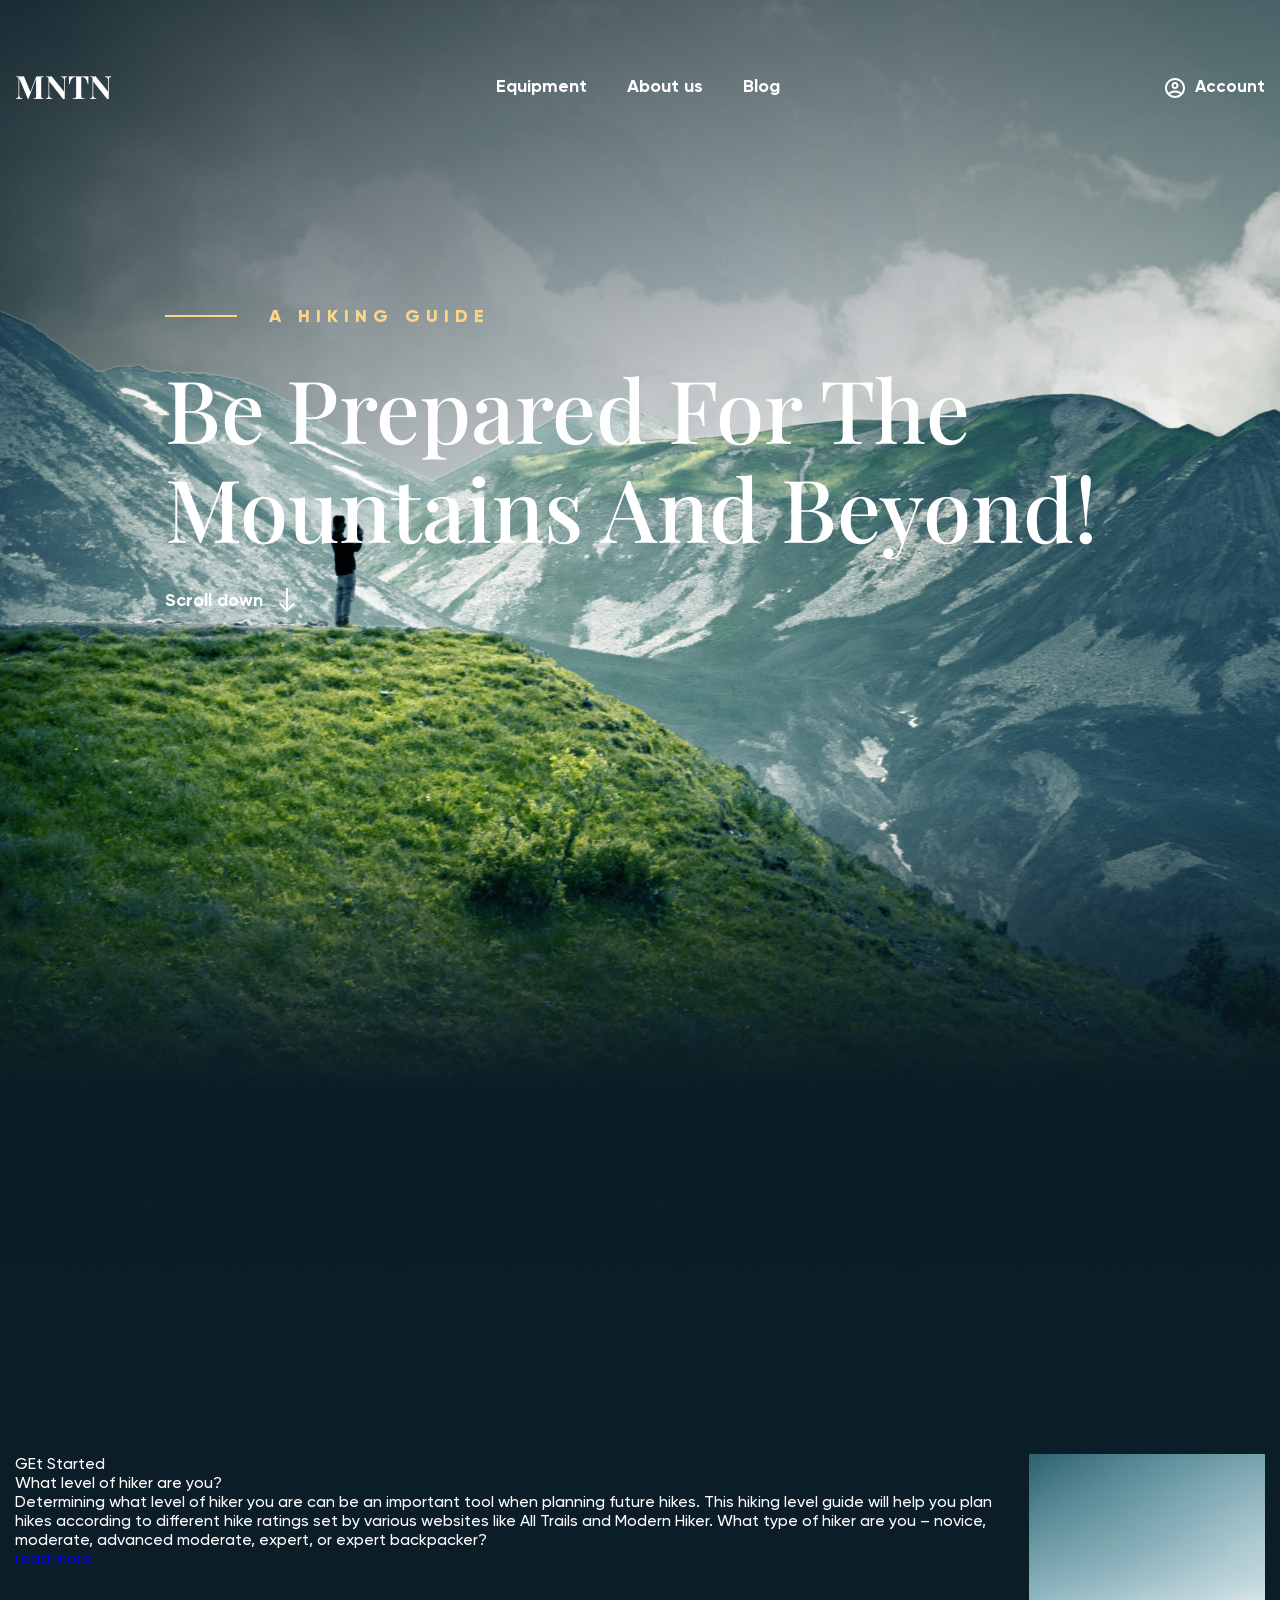
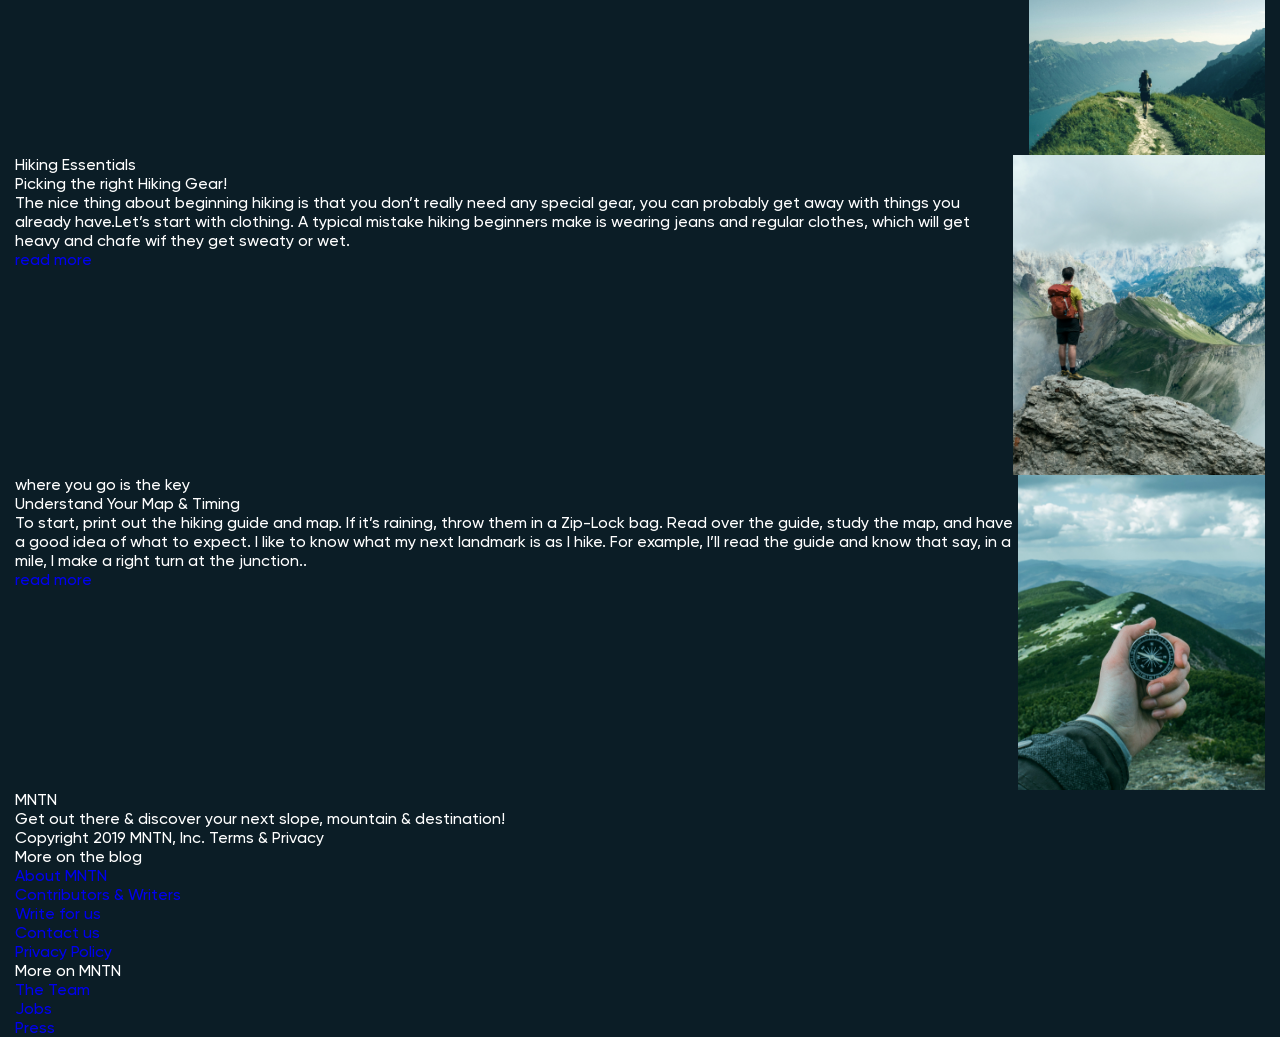
==== index.html @ 919475e3 "Last change" ====
<!DOCTYPE html>
<html lang="en">
<head>
    <meta charset="UTF-8">
    <meta http-equiv="X-UA-Compatible" content="IE=edge">
    <meta name="viewport" content="width=device-width, initial-scale=1.0">
    <link rel="stylesheet" href="css/anullation.css">
    <link rel="stylesheet" href="css/style.css">
    <link rel="stylesheet" href="./fonts/Gilroy/stylesheet.css">
    <link href="https://fonts.googleapis.com/css?family=Playfair+Display:500,600,700" rel="stylesheet" />
    <title>MNTN - Landing Page</title>
</head>
<body class="bg-image">
    <!-- WRAPPER -->
    <div class="wrapper">
        <!-- HEADER -->
        <header class="header">
            <div class="nav__wrapper">
                <div class="container-wide">
                    <div class="header__row">
                        <div class="header__logo">MNTN</div>
                        <div class="header__nav">
                            <ul class="header__list">
                                <li><a href="#!" class="header__link">Equipment</a></li>
                                <li><a href="#!" class="header__link">About us</a></li>
                                <li><a href="#!" class="header__link">Blog</a></li>
                            </ul>
                        </div>
                        <div class="header__login"><a href="#!">Account</a></div>
                    </div>
                </div>
            </div>
            <a href="#!"  class="hero">
                <div class="hero__cateogory">A Hiking guide</div>
                <h1 class="hero__title">Be prepared for the Mountains and beyond!</h1>
                <p class="hero__scroll">Scroll down</p>
            </a>
        </header>
        <!-- MAIN -->
        <main class="main">
            <div class="main__container">
                <article class="main__content">
                    <div class="content__text" data-number="01">
                        <div class="content__subtitle">
                            GEt Started
                        </div>
                        <div class="content__title">
                            What level of  hiker are you?
                        </div>
                        <div class="content__info">
                            <p>Determining what level of hiker you are can be an important tool when planning future hikes. This hiking level guide will help you plan hikes according to different hike ratings set by various websites like All Trails and Modern Hiker. What type of hiker are you – novice, moderate, advanced moderate, expert, or expert backpacker? </p>
                        </div>
                        <div class="content__link"><a href="#">read more<a ></div>
                    </div>
                    <div class="content__img"><img src="image/Picture/01.jpg" alt=""></div>
                </article>
                <article class="main__content">
                    <div class="content__text" data-number="02">
                        <div class="content__subtitle">
                            Hiking Essentials
                        </div>
                        <div class="content__title">
                            Picking the right Hiking Gear!
                        </div>
                        <div class="content__info">
                            <p>The nice thing about beginning hiking is that you don’t really need any special gear, you can probably get away with things you already have.Let’s start with clothing. A typical mistake hiking beginners make is wearing jeans and regular clothes, which will get heavy and chafe wif they get sweaty or wet.</p>
                        </div>
                        <div class="content__link"><a href="#">read more<a ></div>
                    </div>
                    <div class="content__img"><img src="image/Picture/02.jpg" alt=""></div>
                </article>
                <article class="main__content">
                    <div class="content__text" data-number="03">
                        <div class="content__subtitle">
                            where you go is the key
                        </div>
                        <div class="content__title">
                            Understand Your Map & Timing
                        </div>
                        <div class="content__info">
                            <p>To start, print out the hiking guide and map. If it’s raining, throw them in a Zip-Lock bag. Read over the guide, study the map, and have a good idea of what to expect. I like to know what my next landmark is as I hike. For example, I’ll read the guide and know that say, in a mile, I make a right turn at the junction..</p>
                        </div>
                        <div class="content__link"><a href="#">read more<a></div>
                    </div>
                    <div class="content__img"><img src="image/Picture/03.jpg" alt=""></div>
                </article>
            </div>
        </main>
        <!-- FOOTER -->
        <footer class="footer">
            <div class="footer__container main__container">
                <div class="footer__row">
                    <div class="footer_copyright">
                        <div class="footer__logo">MNTN</div>
                        <div class="footer_description">Get out there & discover your next slope, mountain & destination!                        
                        </div>
                        <div class="footer__copy">Copyright 2019 MNTN, Inc. Terms & Privacy</div>
                    </div>
                    <div class="footer-nav__wrapper">
                        <div class="footer__nav">
                            <h4 class="fnav__title">More on the blog</h4>
                            <ul class="footer__list">
                                <li class="footer__item"><a href="#">About MNTN</a></li>
                                <li class="footer__item"><a href="#">Contributors & Writers</a></li>
                                <li class="footer__item"><a href="#" >Write for us</a></li>
                                <li class="footer__item"><a href="#">Contact us</a></li>
                                <li class="footer__item"><a href="#">Privacy Policy</a></li>
                            </ul>
                        </div>
                        <div class="footer__nav">
                            <h4 class="fnav__title">More on MNTN</h4>
                            <ul class="footer__list">
                                <li class="footer__item"><a href="#" class="footer__item">The Team</a>
                                </li>
                                <li class="footer__item"><a href="#" class="footer__item">Jobs</a>
                                </li>
                                <li class="footer__item"><a href="#" class="footer__item">Press</a>
                                </li>
                            </ul>
                        </div>
                    </div>
                </div>
            </div>
        </footer>
    </div>
</body>
</html>
---- css/anullation.css ----
/* Reset and base styles  */
* {
	padding: 0px;
	margin: 0px;
	border: none;
}

*,
*::before,
*::after {
	box-sizing: border-box;
}

:focus,
:active {
	/*outline: none;*/
}

a:focus,
a:active {
	/* outline: none;*/
}

/* Links */

a, a:link, a:visited  {
    /* color: inherit; */
    text-decoration: none;
    /* display: inline-block; */
}

a:hover  {
    /* color: inherit; */
    text-decoration: none;
}

/* Common */

aside, nav, footer, header, section, main {
	display: block;
}

h1, h2, h3, h4, h5, h6, p {
    font-size: inherit;
	font-weight: inherit;
}

ul, ul li {
	list-style: none;
}

img {
	vertical-align: top;
}

img, svg {
	max-width: 100%;
	height: auto;
}

address {
  font-style: normal;
}

/* Form */

input, textarea, button, select {
	font-family: inherit;
    font-size: inherit;
    color: inherit;
    background-color: transparent;
}

input::-ms-clear {
	display: none;
}

button, input[type="submit"] {
    display: inline-block;
    box-shadow: none;
    background-color: transparent;
    background: none;
    cursor: pointer;
}

input:focus, input:active,
button:focus, button:active {
    outline: none;
}

button::-moz-focus-inner {
	padding: 0;
	border: 0;
}

label {
	cursor: pointer;
}

legend {
	display: block;
}


.wrapper {
	display: flex;
	flex-direction: column;
	min-height: 100%;
	overflow: hidden;
}

html,body{
	background: url(../image/BG/BackGround.jpg) no-repeat  #0B1D26;
	background-size: 100% auto;
	font-family:Gilroy;
	color: white;
}


.main {
	flex: 0 0 auto;
}
---- css/style.css ----
.container-wide {
  max-width: 1790px;
  padding: 0px 15px;
  margin: 0px auto;
}

.header {
  padding-top: 64px;
  padding-bottom: 843px;
}
.header .nav__wrapper {
  margin-bottom: 198px;
}
.header__row {
  display: -webkit-box;
  display: -ms-flexbox;
  display: flex;
  -webkit-box-pack: justify;
      -ms-flex-pack: justify;
          justify-content: space-between;
  -webkit-box-align: center;
      -ms-flex-align: center;
          align-items: center;
}
.header__logo {
  font-family: Playfair Display;
  font-weight: 700;
  font-size: 32px;
}
.header__nav ul {
  margin: 0;
  padding: 0;
  display: -webkit-box;
  display: -ms-flexbox;
  display: flex;
}
.header__nav li {
  -webkit-transition: 0.2s ease-in;
  transition: 0.2s ease-in;
}
.header__nav li:hover {
  color: #FBD784;
  position: relative;
  top: -1px;
}
.header__nav li:not(:last-child) {
  margin-right: 40px;
}
.header__nav a {
  color: inherit;
  font-weight: bold;
  font-size: 18px;
}
.header__login {
  padding-left: 32px;
  position: relative;
}
.header__login a {
  font-size: 17px;
  font-weight: 700;
  color: inherit;
  -webkit-transition: 0.2s ease-in;
  transition: 0.2s ease-in;
}
.header__login a:hover {
  color: #FBD784;
}
.header__login::before {
  content: "";
  display: block;
  position: absolute;
  left: 0;
  top: 0;
  background-image: url(/image/Icons/pplIcon.svg);
  z-index: 10;
  width: 24px;
  height: 24px;
}

.hero {
  display: block;
  max-width: 980px;
  padding: 0px 15px;
  margin: 0 auto;
  -webkit-transition: 0.33s cubic-bezier(1, 0.54, 0.57, 1.65);
  transition: 0.33s cubic-bezier(1, 0.54, 0.57, 1.65);
}
.hero:hover {
  -webkit-transform: translateY(-5%);
          transform: translateY(-5%);
}
.hero__cateogory {
  position: relative;
  font-weight: 800;
  font-size: 18px;
  line-height: 1.222;
  color: #FBD784;
  padding-left: 104px;
  text-transform: uppercase;
  letter-spacing: 6px;
  margin-bottom: 32px;
}
.hero__cateogory::before {
  content: "";
  position: absolute;
  left: 0;
  top: 50%;
  -webkit-transform: translateY(-50%);
          transform: translateY(-50%);
  width: 72px;
  height: 2px;
  background-color: #FBD784;
  display: block;
}
.hero__title {
  color: white;
  font-family: "Playfair Display";
  font-weight: 500;
  font-size: 87px;
  line-height: 114%;
  text-transform: capitalize;
  margin-bottom: 32px;
}
.hero__scroll {
  color: white;
  display: inline-block;
  position: relative;
  font-weight: 700;
  font-size: 18px;
  line-height: 1.222;
  padding-right: 32px;
}
.hero__scroll::after {
  content: "";
  display: block;
  position: absolute;
  right: 0;
  top: 50%;
  -webkit-transform: translateY(-50%);
          transform: translateY(-50%);
  background-image: url(/image/Icons/arrow.svg);
  z-index: 10;
  width: 16px;
  height: 24px;
}

.main__container {
  max-width: 1492px;
  padding: 0px 15px;
  margin: 0 auto;
}
.main__content {
  display: -webkit-box;
  display: -ms-flexbox;
  display: flex;
  -webkit-box-pack: justify;
      -ms-flex-pack: justify;
          justify-content: space-between;
}
---- fonts/Gilroy/stylesheet.css ----
@font-face {
    font-family: 'Gilroy';
    src: url('Gilroy-ExtraBold.eot');
    src: local('Gilroy ExtraBold'), local('Gilroy-ExtraBold'),
        url('Gilroy-ExtraBold.eot?#iefix') format('embedded-opentype'),
        url('Gilroy-ExtraBold.woff') format('woff'),
        url('Gilroy-ExtraBold.ttf') format('truetype');
    font-weight: 800;
    font-style: normal;
}
@font-face {
    font-family: 'Gilroy';
    src: url('Gilroy-Medium.eot');
    src: local('Gilroy Medium'), local('Gilroy-Medium'),
        url('Gilroy-Medium.eot?#iefix') format('embedded-opentype'),
        url('Gilroy-Medium.woff') format('woff'),
        url('Gilroy-Medium.ttf') format('truetype');
    font-weight: 500;
    font-style: normal;
}
@font-face {
    font-family: 'Gilroy';
    src: url('Gilroy-Bold.eot');
    src: local('Gilroy Bold'), local('Gilroy-Bold'),
        url('Gilroy-Bold.eot?#iefix') format('embedded-opentype'),
        url('Gilroy-Bold.woff') format('woff'),
        url('Gilroy-Bold.ttf') format('truetype');
    font-weight: bold;
    font-style: normal;
}
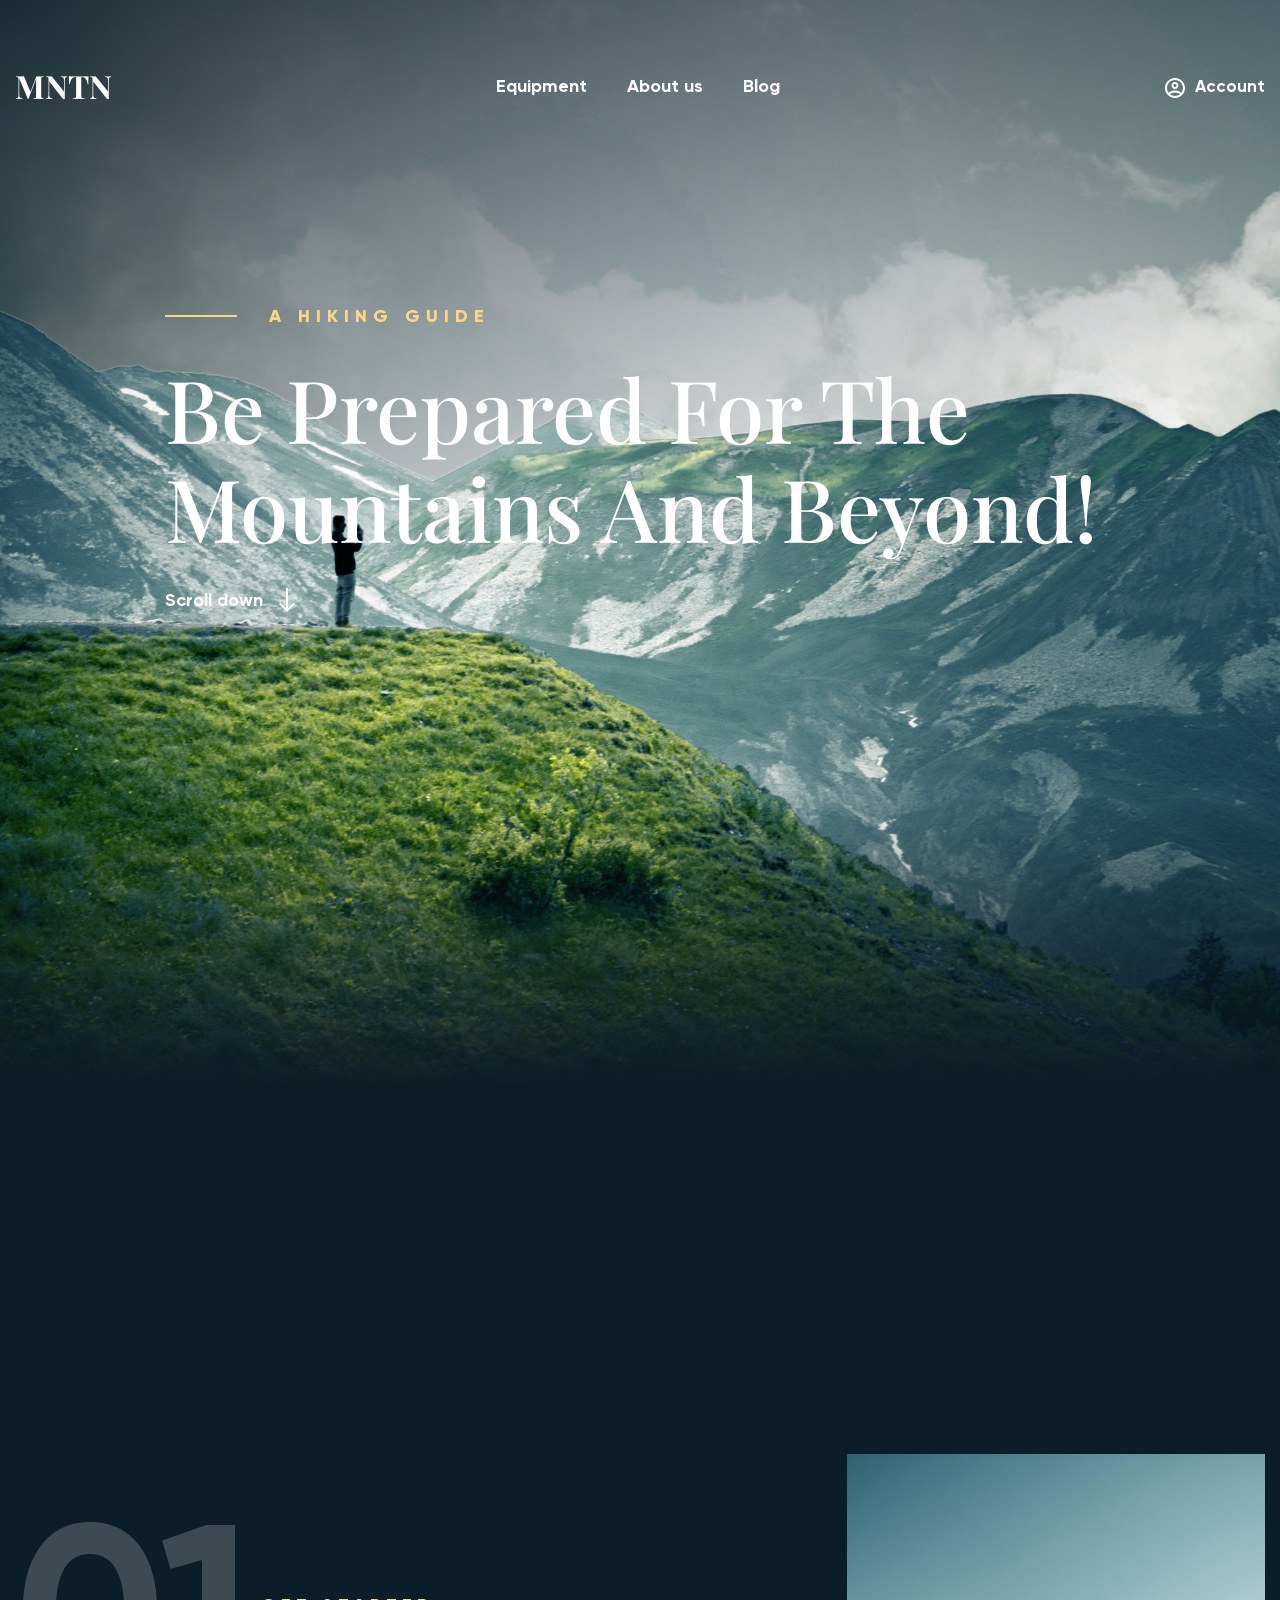
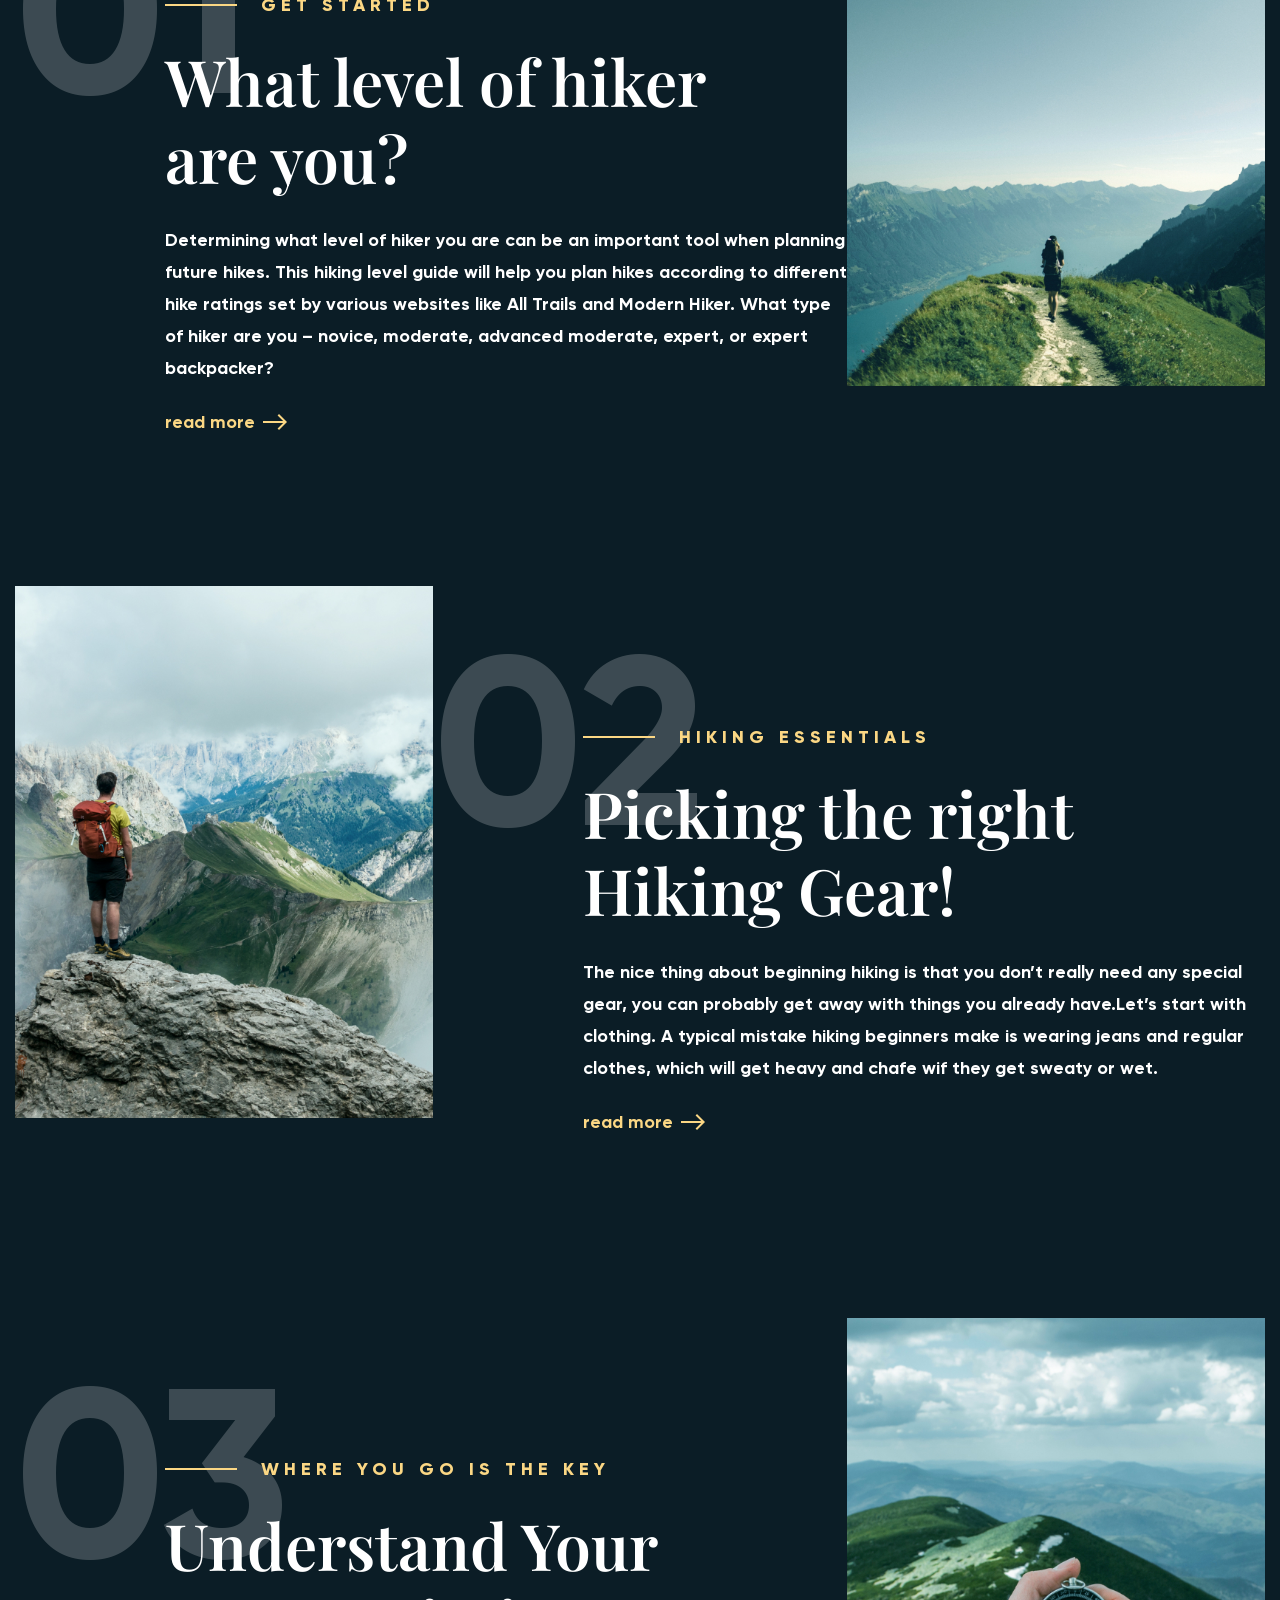
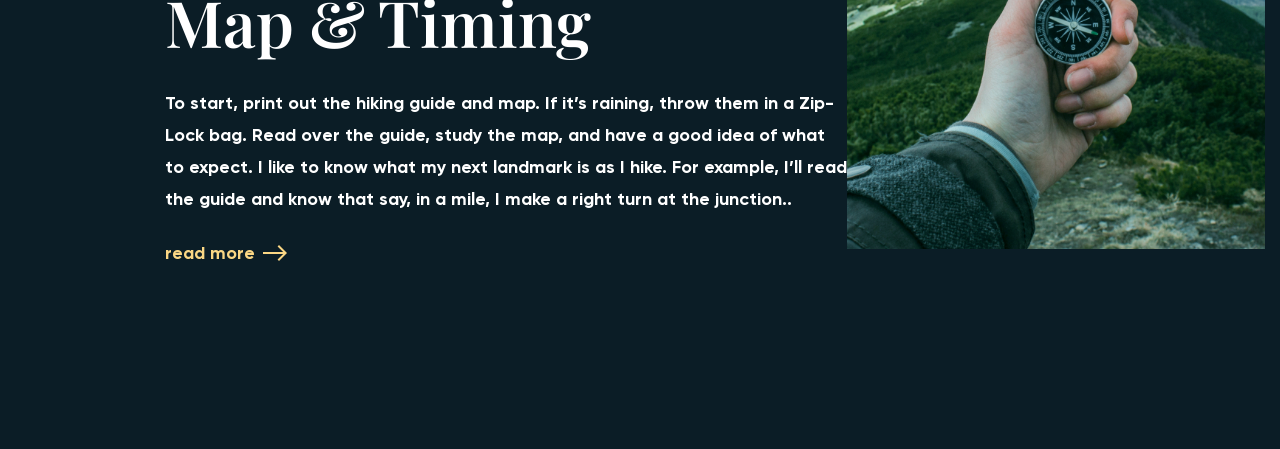
==== commit ce303d77: "Content" ====
--- a/index.html
+++ b/index.html
@@ -39,7 +39,7 @@
         <!-- MAIN -->
         <main class="main">
             <div class="main__container">
-                <article class="main__content">
+                <article class="main__content main__content_first">
                     <div class="content__text" data-number="01">
                         <div class="content__subtitle">
                             GEt Started
@@ -50,7 +50,7 @@
                         <div class="content__info">
                             <p>Determining what level of hiker you are can be an important tool when planning future hikes. This hiking level guide will help you plan hikes according to different hike ratings set by various websites like All Trails and Modern Hiker. What type of hiker are you – novice, moderate, advanced moderate, expert, or expert backpacker? </p>
                         </div>
-                        <div class="content__link"><a href="#">read more<a ></div>
+                        <div class="content__link"><a href="#">read more</a></div>
                     </div>
                     <div class="content__img"><img src="image/Picture/01.jpg" alt=""></div>
                 </article>
@@ -65,7 +65,7 @@
                         <div class="content__info">
                             <p>The nice thing about beginning hiking is that you don’t really need any special gear, you can probably get away with things you already have.Let’s start with clothing. A typical mistake hiking beginners make is wearing jeans and regular clothes, which will get heavy and chafe wif they get sweaty or wet.</p>
                         </div>
-                        <div class="content__link"><a href="#">read more<a ></div>
+                        <div class="content__link"><a href="#">read more</a></div>
                     </div>
                     <div class="content__img"><img src="image/Picture/02.jpg" alt=""></div>
                 </article>
@@ -80,14 +80,14 @@
                         <div class="content__info">
                             <p>To start, print out the hiking guide and map. If it’s raining, throw them in a Zip-Lock bag. Read over the guide, study the map, and have a good idea of what to expect. I like to know what my next landmark is as I hike. For example, I’ll read the guide and know that say, in a mile, I make a right turn at the junction..</p>
                         </div>
-                        <div class="content__link"><a href="#">read more<a></div>
+                        <div class="content__link"><a href="#">read more</a></div>
                     </div>
                     <div class="content__img"><img src="image/Picture/03.jpg" alt=""></div>
                 </article>
             </div>
         </main>
         <!-- FOOTER -->
-        <footer class="footer">
+        <!-- <footer class="footer">
             <div class="footer__container main__container">
                 <div class="footer__row">
                     <div class="footer_copyright">
@@ -121,7 +121,7 @@
                     </div>
                 </div>
             </div>
-        </footer>
+        </footer> -->
     </div>
 </body>
 </html>
--- a/css/style.css
+++ b/css/style.css
@@ -153,7 +153,113 @@
   display: -webkit-box;
   display: -ms-flexbox;
   display: flex;
+  -webkit-box-orient: horizontal;
+  -webkit-box-direction: normal;
+      -ms-flex-direction: row;
+          flex-direction: row;
   -webkit-box-pack: justify;
       -ms-flex-pack: justify;
           justify-content: space-between;
+}
+.main__content:nth-child(even) {
+  display: -webkit-box;
+  display: -ms-flexbox;
+  display: flex;
+  -webkit-box-orient: horizontal;
+  -webkit-box-direction: reverse;
+      -ms-flex-direction: row-reverse;
+          flex-direction: row-reverse;
+}
+
+.content__text {
+  position: relative;
+  padding-left: 150px;
+  margin-top: 140px;
+}
+.content__text::before {
+  content: attr(data-number);
+  display: block;
+  font-weight: 700;
+  width: 400px;
+  height: 400px;
+  position: absolute;
+  font-size: 240px;
+  line-height: 100%;
+  color: #FFFFFF;
+  opacity: 0.2;
+  top: -103px;
+  left: 0;
+}
+.content__subtitle {
+  position: relative;
+  padding-left: 96px;
+  font-family: "Gilroy";
+  font-style: normal;
+  font-weight: 800;
+  font-size: 18px;
+  line-height: 22/18;
+  /* identical to box height */
+  letter-spacing: 5px;
+  text-transform: uppercase;
+  margin-bottom: 27px;
+  color: #FBD784;
+}
+.content__subtitle::before {
+  content: "";
+  position: absolute;
+  left: 0;
+  top: 50%;
+  -webkit-transform: translateY(-50%);
+          transform: translateY(-50%);
+  width: 72px;
+  height: 2px;
+  background-color: #FBD784;
+  display: block;
+}
+.content__title {
+  max-width: 555px;
+  font-family: "Playfair Display";
+  font-style: normal;
+  font-weight: 600;
+  font-size: 64px;
+  line-height: 1.2;
+  color: #FFFFFF;
+  margin-bottom: 27px;
+}
+.content__info {
+  width: 682px;
+  font-family: "Gilroy";
+  font-style: normal;
+  font-weight: 700;
+  font-size: 18px;
+  line-height: 178%;
+  color: #FFFFFF;
+  margin-bottom: 27px;
+}
+.content__link {
+  position: relative;
+  display: inline-block;
+}
+.content__link a {
+  font-weight: 700;
+  font-size: 18px;
+  line-height: 1.222;
+  padding-right: 32px;
+  color: #FBD784;
+}
+.content__link::after {
+  content: "";
+  display: block;
+  position: absolute;
+  right: 0;
+  top: 50%;
+  -webkit-transform: translateY(-50%);
+          transform: translateY(-50%);
+  background-image: url(/image/Icons/arrow_Orizont.svg);
+  z-index: 10;
+  width: 24px;
+  height: 16px;
+}
+.content__img {
+  margin-bottom: 200px;
 }
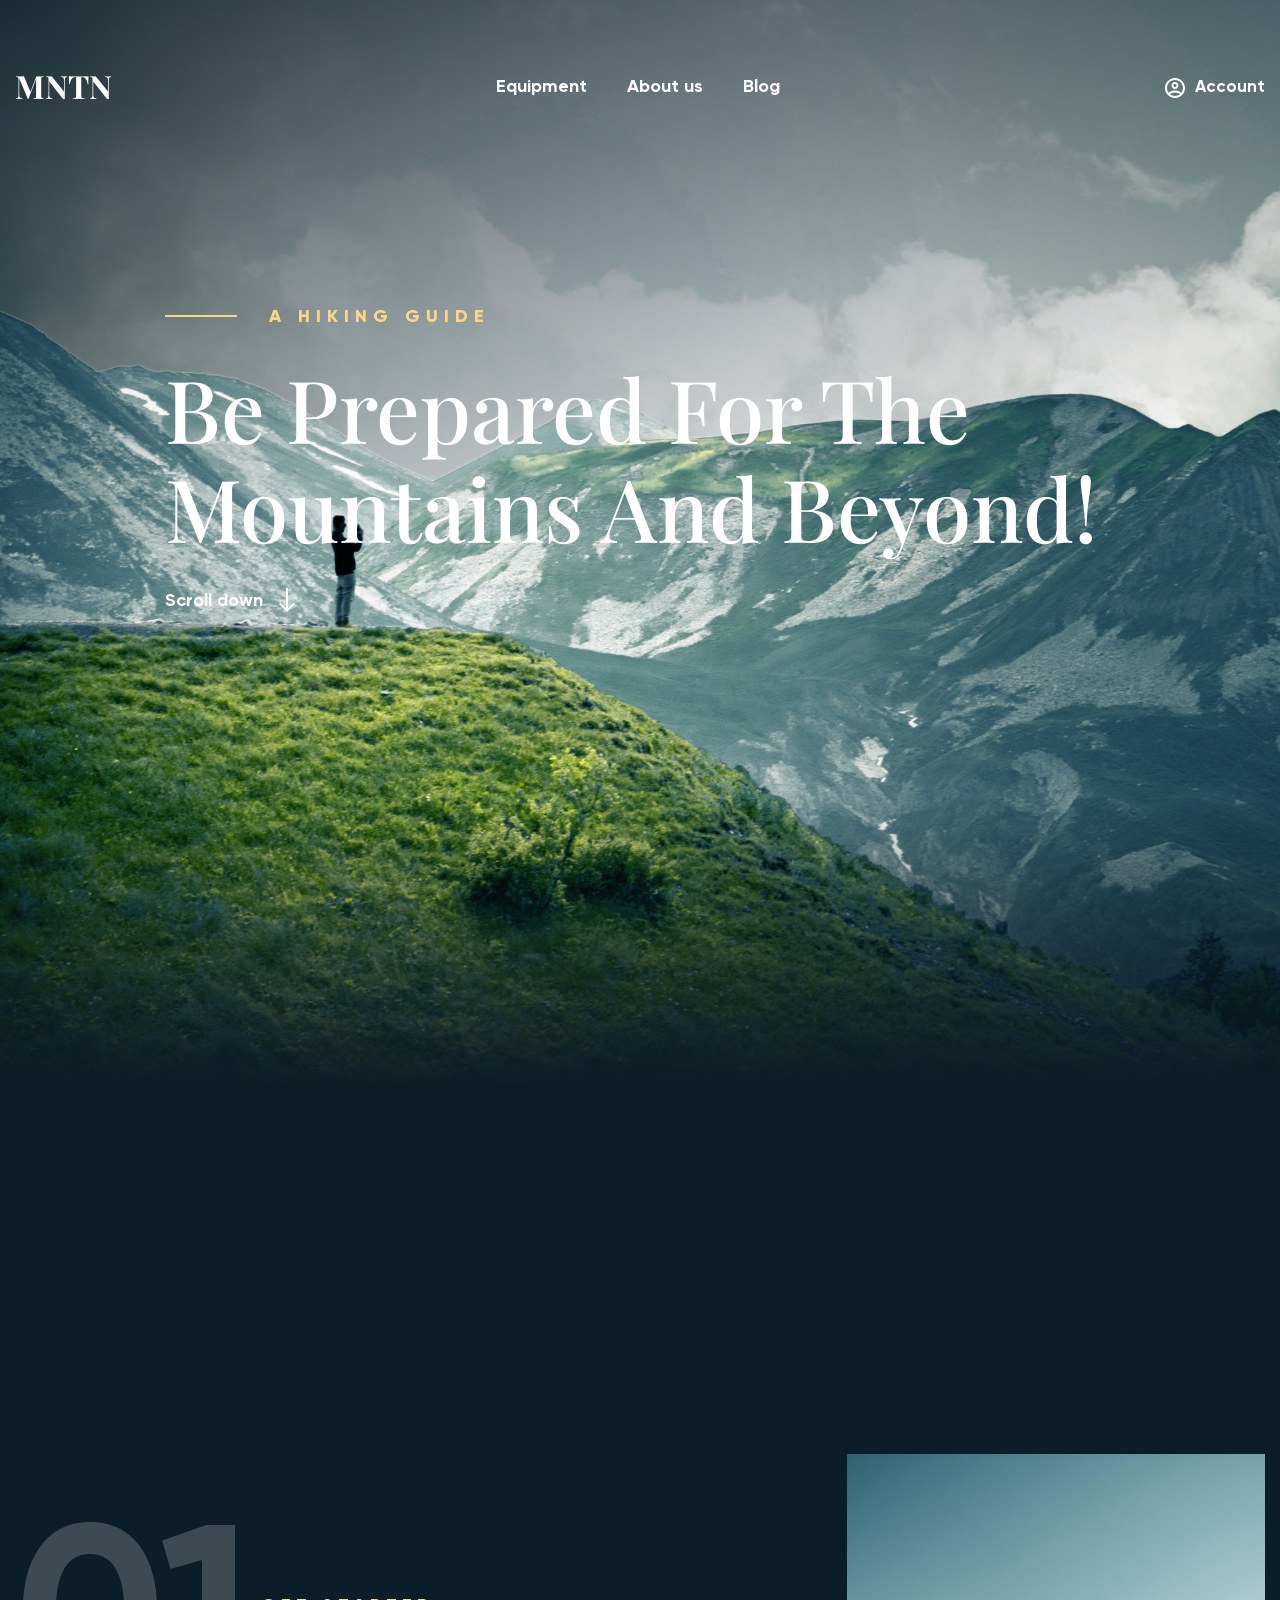
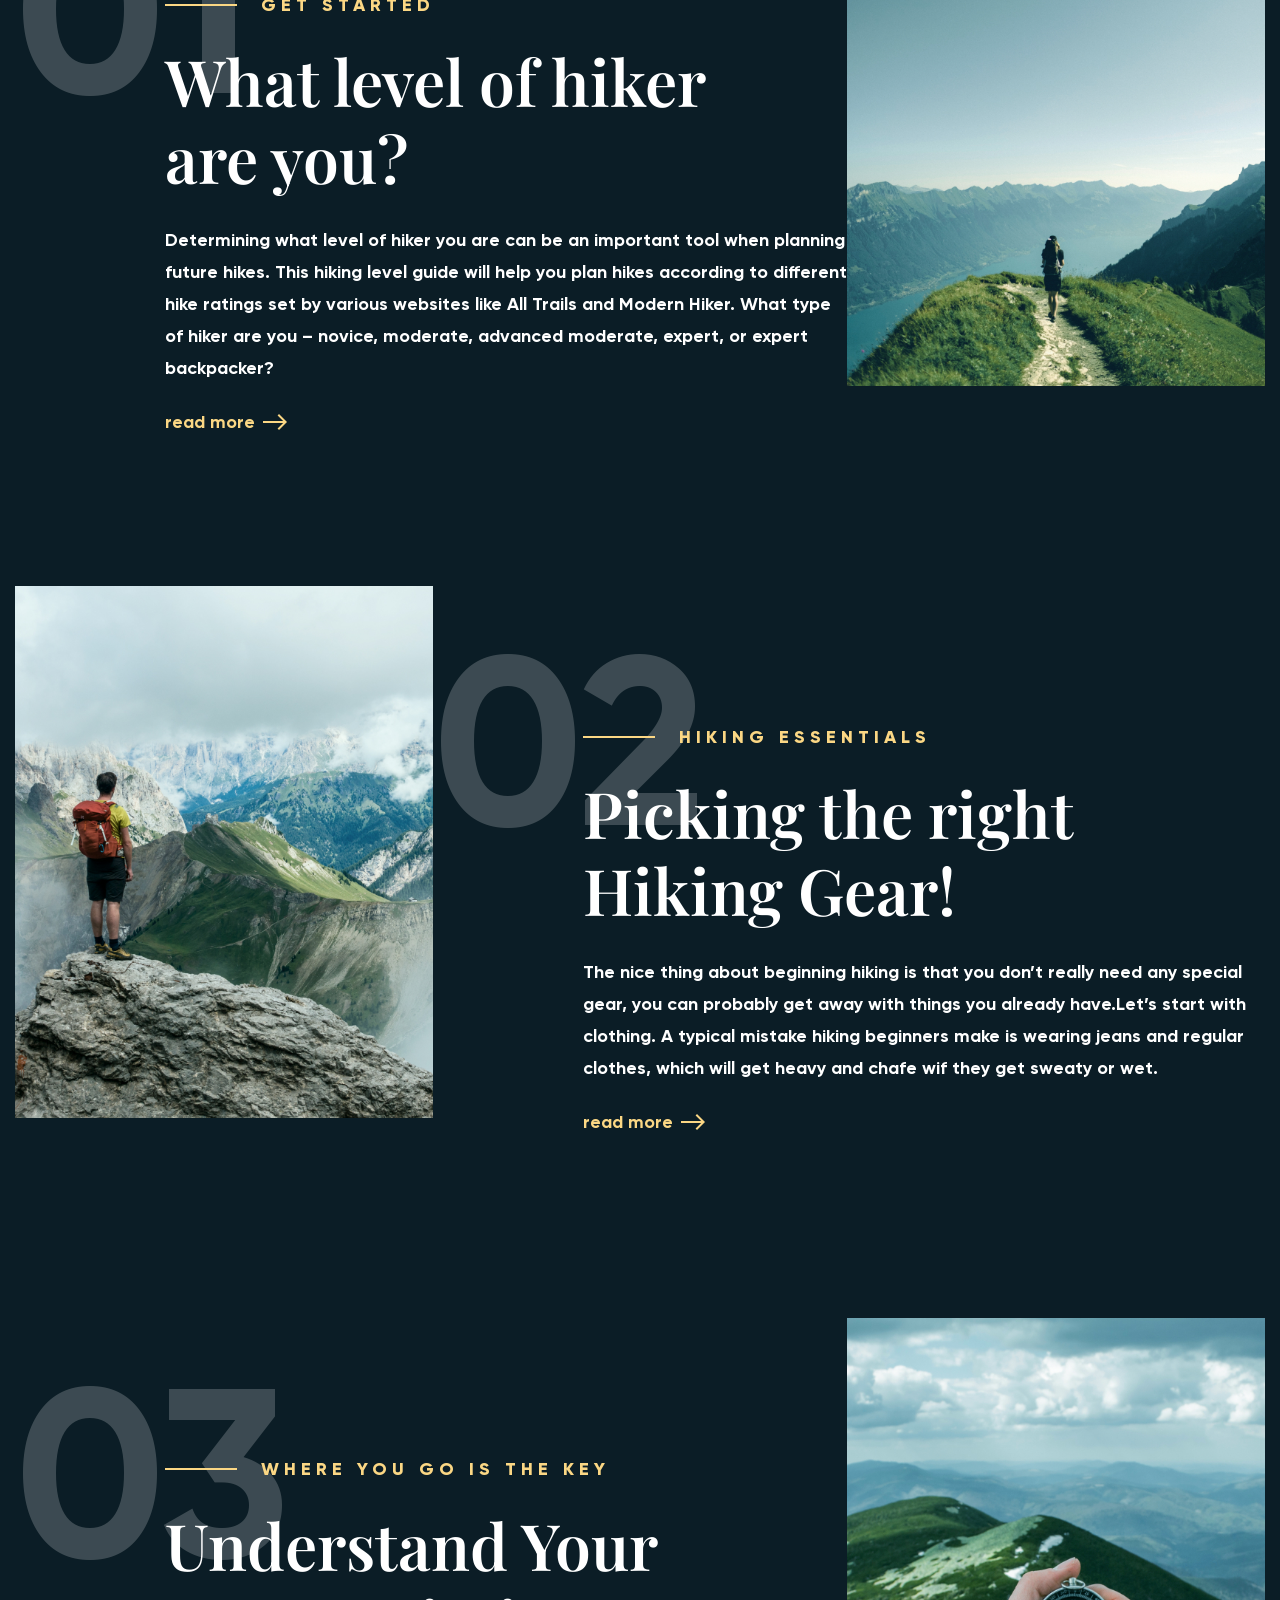
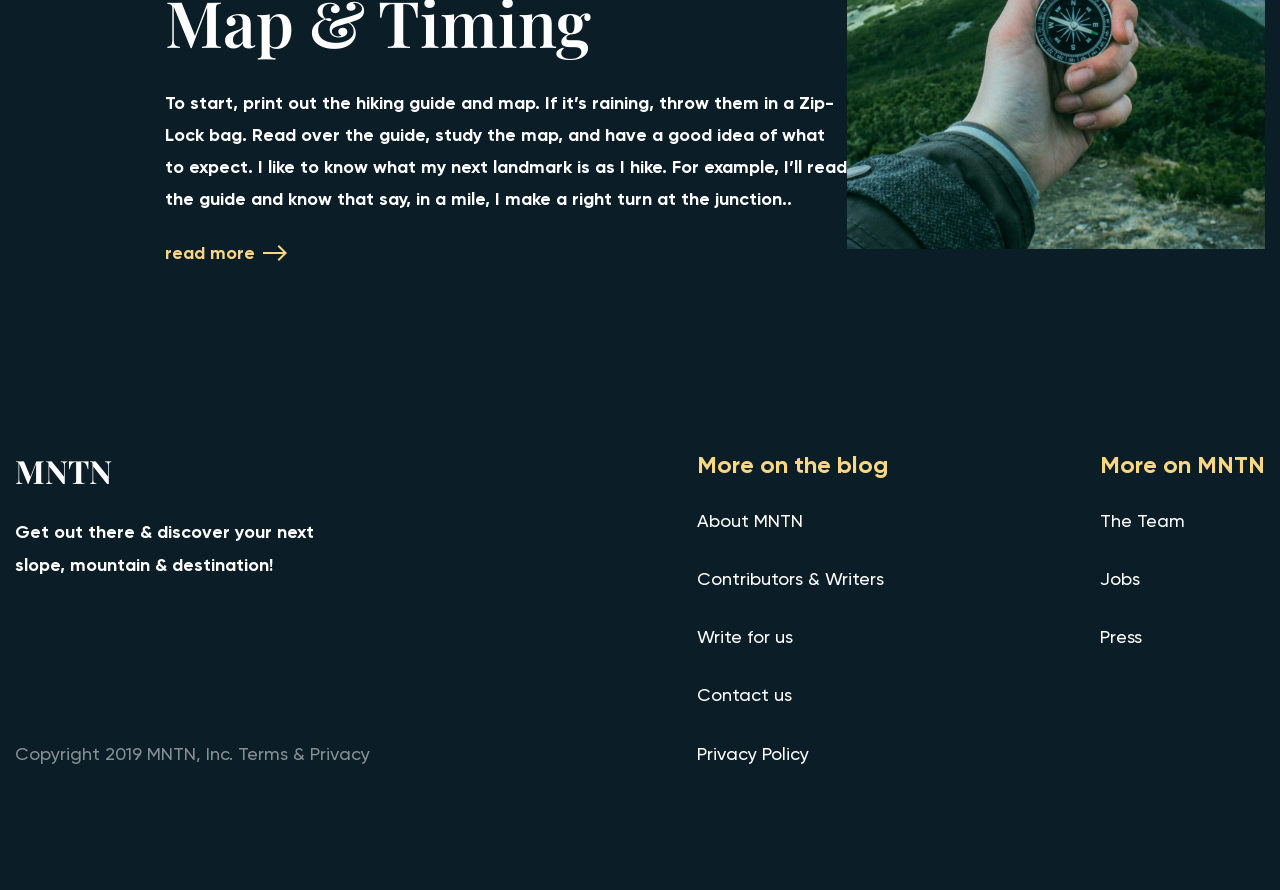
==== commit 998d74f0: "DesktopVersion" ====
--- a/index.html
+++ b/index.html
@@ -87,7 +87,7 @@
             </div>
         </main>
         <!-- FOOTER -->
-        <!-- <footer class="footer">
+        <footer class="footer">
             <div class="footer__container main__container">
                 <div class="footer__row">
                     <div class="footer_copyright">
@@ -121,7 +121,7 @@
                     </div>
                 </div>
             </div>
-        </footer> -->
+        </footer>
     </div>
 </body>
 </html>
--- a/css/style.css
+++ b/css/style.css
@@ -262,4 +262,92 @@
 }
 .content__img {
   margin-bottom: 200px;
+}
+
+.footer {
+  padding-bottom: 120px;
+}
+.footer_copyright {
+  display: -webkit-box;
+  display: -ms-flexbox;
+  display: flex;
+  -webkit-box-orient: vertical;
+  -webkit-box-direction: normal;
+      -ms-flex-direction: column;
+          flex-direction: column;
+  -webkit-box-align: stretch;
+      -ms-flex-align: stretch;
+          align-items: stretch;
+}
+.footer_description {
+  width: 303px;
+  font-weight: 700;
+  font-size: 18px;
+  line-height: 1.78;
+  color: #FFFFFF;
+}
+.footer__row {
+  display: -webkit-box;
+  display: -ms-flexbox;
+  display: flex;
+  -webkit-box-pack: justify;
+      -ms-flex-pack: justify;
+          justify-content: space-between;
+}
+.footer__logo {
+  font-family: Playfair Display;
+  font-weight: 700;
+  font-size: 32px;
+  margin-bottom: 24px;
+}
+.footer__copy {
+  margin-top: auto;
+  font-family: "Gilroy";
+  font-style: normal;
+  font-weight: 500;
+  font-size: 18px;
+  line-height: 1.78;
+  opacity: 0.5;
+}
+.footer__nav:not(:last-child) {
+  margin-right: 212px;
+}
+.footer__list {
+  margin-top: 24px;
+}
+.footer__item:not(:last-child) {
+  margin-bottom: 26px;
+}
+.footer__item a {
+  font-family: "Gilroy";
+  font-style: normal;
+  font-weight: 500;
+  font-size: 18px;
+  line-height: 1.78;
+  color: #FFFFFF;
+  position: relative;
+}
+.footer__item a:hover:after {
+  content: "";
+  position: absolute;
+  width: 100%;
+  background-color: #fff;
+  height: 2px;
+  bottom: 0px;
+  left: 0;
+  display: block;
+}
+
+.footer-nav__wrapper {
+  display: -webkit-box;
+  display: -ms-flexbox;
+  display: flex;
+}
+
+.fnav__title {
+  font-style: normal;
+  font-weight: 700;
+  font-size: 24px;
+  line-height: 1.33;
+  color: #FBD784;
 }
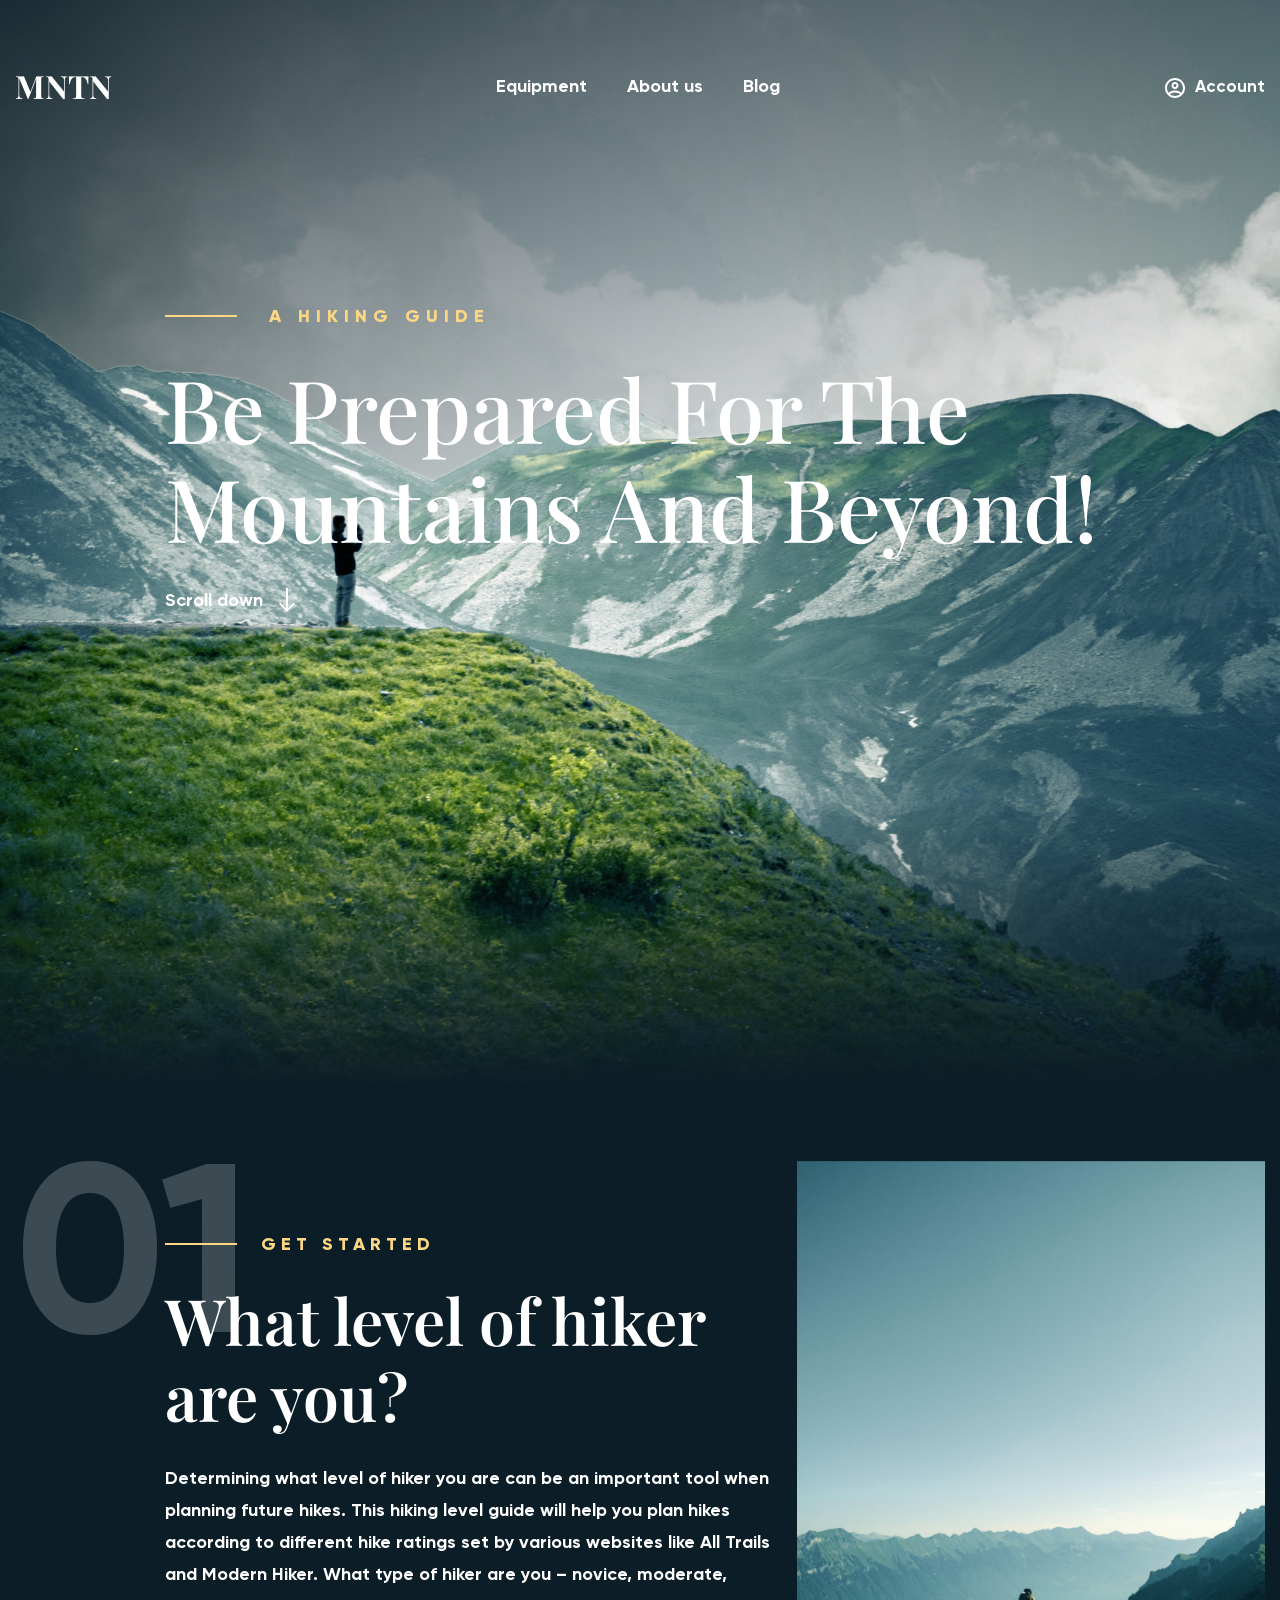
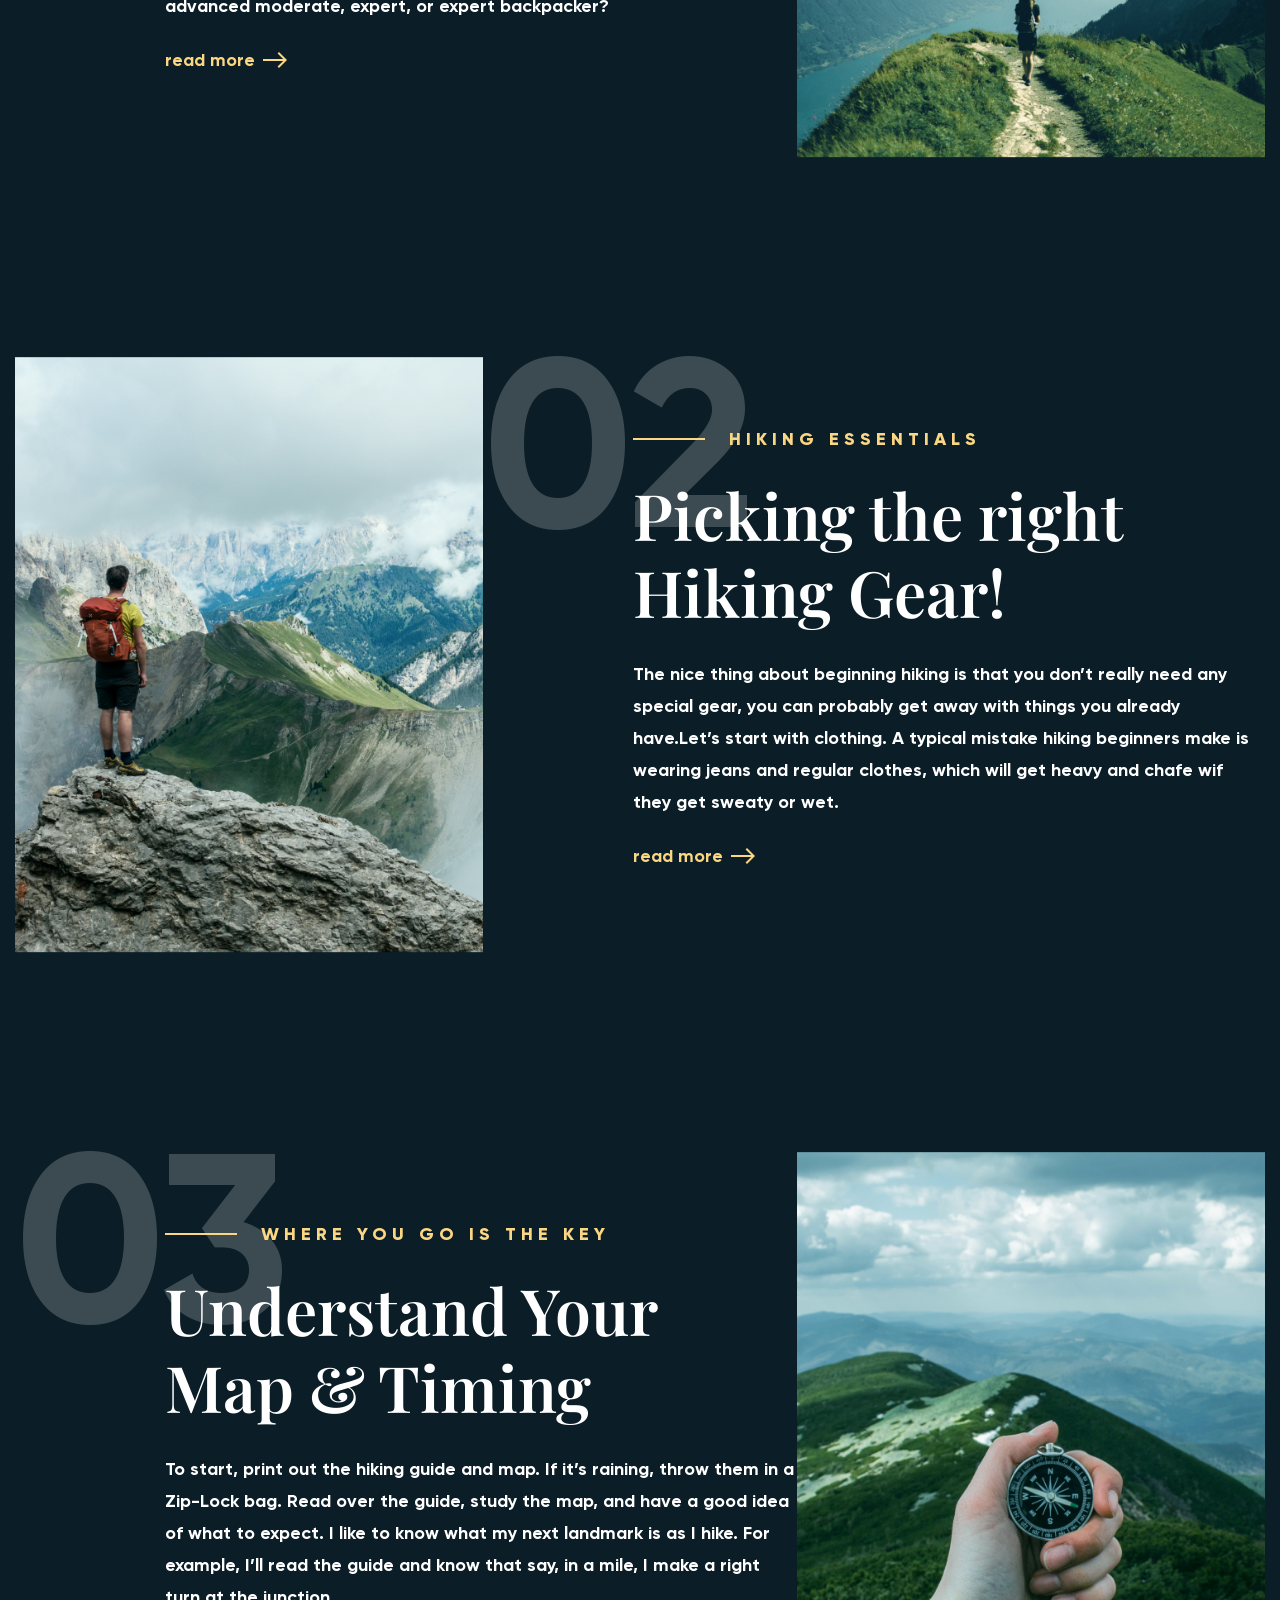
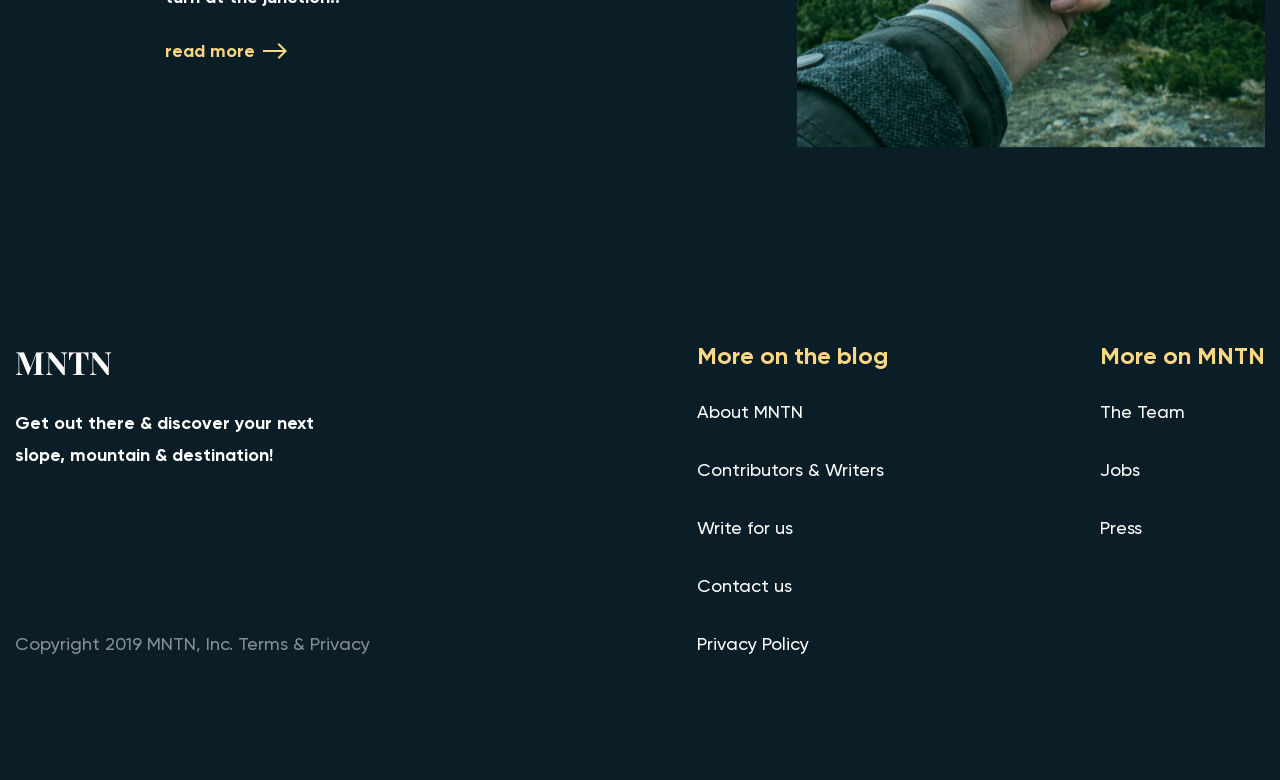
==== commit b534daad: "Add files via upload" ====
--- a/index.html
+++ b/index.html
@@ -1,127 +1,144 @@
-<!DOCTYPE html>
-<html lang="en">
-<head>
-    <meta charset="UTF-8">
-    <meta http-equiv="X-UA-Compatible" content="IE=edge">
-    <meta name="viewport" content="width=device-width, initial-scale=1.0">
-    <link rel="stylesheet" href="css/anullation.css">
-    <link rel="stylesheet" href="css/style.css">
-    <link rel="stylesheet" href="./fonts/Gilroy/stylesheet.css">
-    <link href="https://fonts.googleapis.com/css?family=Playfair+Display:500,600,700" rel="stylesheet" />
-    <title>MNTN - Landing Page</title>
-</head>
-<body class="bg-image">
-    <!-- WRAPPER -->
-    <div class="wrapper">
-        <!-- HEADER -->
-        <header class="header">
-            <div class="nav__wrapper">
-                <div class="container-wide">
-                    <div class="header__row">
-                        <div class="header__logo">MNTN</div>
-                        <div class="header__nav">
-                            <ul class="header__list">
-                                <li><a href="#!" class="header__link">Equipment</a></li>
-                                <li><a href="#!" class="header__link">About us</a></li>
-                                <li><a href="#!" class="header__link">Blog</a></li>
-                            </ul>
-                        </div>
-                        <div class="header__login"><a href="#!">Account</a></div>
-                    </div>
-                </div>
-            </div>
-            <a href="#!"  class="hero">
-                <div class="hero__cateogory">A Hiking guide</div>
-                <h1 class="hero__title">Be prepared for the Mountains and beyond!</h1>
-                <p class="hero__scroll">Scroll down</p>
-            </a>
-        </header>
-        <!-- MAIN -->
-        <main class="main">
-            <div class="main__container">
-                <article class="main__content main__content_first">
-                    <div class="content__text" data-number="01">
-                        <div class="content__subtitle">
-                            GEt Started
-                        </div>
-                        <div class="content__title">
-                            What level of  hiker are you?
-                        </div>
-                        <div class="content__info">
-                            <p>Determining what level of hiker you are can be an important tool when planning future hikes. This hiking level guide will help you plan hikes according to different hike ratings set by various websites like All Trails and Modern Hiker. What type of hiker are you – novice, moderate, advanced moderate, expert, or expert backpacker? </p>
-                        </div>
-                        <div class="content__link"><a href="#">read more</a></div>
-                    </div>
-                    <div class="content__img"><img src="image/Picture/01.jpg" alt=""></div>
-                </article>
-                <article class="main__content">
-                    <div class="content__text" data-number="02">
-                        <div class="content__subtitle">
-                            Hiking Essentials
-                        </div>
-                        <div class="content__title">
-                            Picking the right Hiking Gear!
-                        </div>
-                        <div class="content__info">
-                            <p>The nice thing about beginning hiking is that you don’t really need any special gear, you can probably get away with things you already have.Let’s start with clothing. A typical mistake hiking beginners make is wearing jeans and regular clothes, which will get heavy and chafe wif they get sweaty or wet.</p>
-                        </div>
-                        <div class="content__link"><a href="#">read more</a></div>
-                    </div>
-                    <div class="content__img"><img src="image/Picture/02.jpg" alt=""></div>
-                </article>
-                <article class="main__content">
-                    <div class="content__text" data-number="03">
-                        <div class="content__subtitle">
-                            where you go is the key
-                        </div>
-                        <div class="content__title">
-                            Understand Your Map & Timing
-                        </div>
-                        <div class="content__info">
-                            <p>To start, print out the hiking guide and map. If it’s raining, throw them in a Zip-Lock bag. Read over the guide, study the map, and have a good idea of what to expect. I like to know what my next landmark is as I hike. For example, I’ll read the guide and know that say, in a mile, I make a right turn at the junction..</p>
-                        </div>
-                        <div class="content__link"><a href="#">read more</a></div>
-                    </div>
-                    <div class="content__img"><img src="image/Picture/03.jpg" alt=""></div>
-                </article>
-            </div>
-        </main>
-        <!-- FOOTER -->
-        <footer class="footer">
-            <div class="footer__container main__container">
-                <div class="footer__row">
-                    <div class="footer_copyright">
-                        <div class="footer__logo">MNTN</div>
-                        <div class="footer_description">Get out there & discover your next slope, mountain & destination!                        
-                        </div>
-                        <div class="footer__copy">Copyright 2019 MNTN, Inc. Terms & Privacy</div>
-                    </div>
-                    <div class="footer-nav__wrapper">
-                        <div class="footer__nav">
-                            <h4 class="fnav__title">More on the blog</h4>
-                            <ul class="footer__list">
-                                <li class="footer__item"><a href="#">About MNTN</a></li>
-                                <li class="footer__item"><a href="#">Contributors & Writers</a></li>
-                                <li class="footer__item"><a href="#" >Write for us</a></li>
-                                <li class="footer__item"><a href="#">Contact us</a></li>
-                                <li class="footer__item"><a href="#">Privacy Policy</a></li>
-                            </ul>
-                        </div>
-                        <div class="footer__nav">
-                            <h4 class="fnav__title">More on MNTN</h4>
-                            <ul class="footer__list">
-                                <li class="footer__item"><a href="#" class="footer__item">The Team</a>
-                                </li>
-                                <li class="footer__item"><a href="#" class="footer__item">Jobs</a>
-                                </li>
-                                <li class="footer__item"><a href="#" class="footer__item">Press</a>
-                                </li>
-                            </ul>
-                        </div>
-                    </div>
-                </div>
-            </div>
-        </footer>
-    </div>
-</body>
+<!doctype html>
+<html lang="en">
+<head>
+    <meta charset="UTF-8">
+    <meta http-equiv="X-UA-Compatible" content="IE=edge">
+    <meta name="viewport" content="width=device-width, initial-scale=1.0">
+    <link rel="stylesheet" href="css/anullation.css">
+    <link rel="stylesheet" href="css/style.css">
+    <link rel="stylesheet" href="./fonts/Gilroy/stylesheet.css">
+    <link href="https://fonts.googleapis.com/css?family=Playfair+Display:500,600,700" rel="stylesheet">
+    <title>MNTN - Landing Page</title>
+</head>
+<body class="bg-image">
+    <!-- WRAPPER -->
+    <div class="wrapper">
+        <!-- HEADER -->
+        <header class="header">
+            <div class="nav__wrapper">
+                <div class="container-wide">
+                    <div class="header__row">
+                        <div class="header__logo">MNTN</div>
+                            <div class="header__nav">
+                                <ul class="header__list">
+                                    <li><a href="#!" class="header__link">Equipment</a></li>
+                                    <li><a href="#!" class="header__link">About us</a></li>
+                                    <li><a href="#!" class="header__link">Blog</a></li>
+                                </ul>
+                            </div>
+                            <div class="header__login">
+                                <a href="#!">Account</a>
+                            </div>
+                        <button class="nav-btn" id="btn">
+                            <span class="nav-button__icon" id="span-btn"></span>
+                        </button>
+                        <div class="mobile__nav" id="mb-nav">
+                            <div class="header__nav">
+                                <ul class="header__list">
+                                    <li><a href="#!" class="header__link">Equipment</a></li>
+                                    <li><a href="#!" class="header__link">About us</a></li>
+                                    <li><a href="#!" class="header__link">Blog</a></li>
+                                </ul>
+                            </div>
+                            <div class="header__login"><a href="#!">Account</a></div>
+                        </div>
+                    </div>
+                </div>
+            </div>
+            <a href="#!"  class="hero">
+                <div class="hero__cateogory">A Hiking guide</div>
+                <h1 class="hero__title">Be prepared for the <br> Mountains and beyond!</h1>
+                <p class="hero__scroll">Scroll down</p>
+            </a>
+        </header>
+        <!-- MAIN -->
+        <main class="main">
+            <div class="main__container">
+                <article class="main__content main__content_first">
+                    <div class="content__text" data-number="01">
+                        <div class="content__subtitle">
+                            <h2>GEt Started</h2>
+                        </div>
+                        <div class="content__title">
+                            What level of  hiker are you?
+                        </div>
+                        <div class="content__info">
+                            <p>Determining what level of hiker you are can be an important tool when planning future hikes. This hiking level guide will help you plan hikes according to different hike ratings set by various websites like All Trails and Modern Hiker. What type of hiker are you – novice, moderate, advanced moderate, expert, or expert backpacker? </p>
+                        </div>
+                        <div class="content__link"><a href="#">read more</a></div>
+                    </div>
+                    <div class="content__img"><img src="image/Picture/01.jpg" alt=""></div>
+                </article>
+                <article class="main__content">
+                    <div class="content__text" data-number="02">
+                        <div class="content__subtitle">
+                            <h2>Hiking Essentials</h2>
+                        </div>
+                        <div class="content__title">
+                            Picking the right Hiking Gear!
+                        </div>
+                        <div class="content__info">
+                            <p>The nice thing about beginning hiking is that you don’t really need any special gear, you can probably get away with things you already have.Let’s start with clothing. A typical mistake hiking beginners make is wearing jeans and regular clothes, which will get heavy and chafe wif they get sweaty or wet.</p>
+                        </div>
+                        <div class="content__link"><a href="#">read more</a></div>
+                    </div>
+                    <div class="content__img"><img src="image/Picture/02.jpg" alt=""></div>
+                </article>
+                <article class="main__content">
+                    <div class="content__text" data-number="03">
+                        <div class="content__subtitle">
+                            <h2> where you go is the key</h2>
+                        </div>
+                        <div class="content__title">
+                            Understand Your Map & Timing
+                        </div>
+                        <div class="content__info">
+                            <p>To start, print out the hiking guide and map. If it’s raining, throw them in a Zip-Lock bag. Read over the guide, study the map, and have a good idea of what to expect. I like to know what my next landmark is as I hike. For example, I’ll read the guide and know that say, in a mile, I make a right turn at the junction..</p>
+                        </div>
+                        <div class="content__link"><a href="#">read more</a></div>
+                    </div>
+                    <div class="content__img"><img src="image/Picture/03.jpg" alt=""></div>
+                </article>
+            </div>
+        </main>
+        <!-- FOOTER -->
+        <footer class="footer">
+            <div class="footer__container main__container">
+                <div class="footer__row">
+                    <div class="footer_copyright">
+                        <div class="footer__logo">MNTN</div>
+                        <div class="footer_description">Get out there & discover your next slope, mountain & destination!                        
+                        </div>
+                        <div class="footer__copy">Copyright 2019 MNTN, Inc. Terms & Privacy</div>
+                    </div>
+                    <div class="footer-nav__wrapper">
+                        <div class="footer__nav">
+                            <h4 class="fnav__title">More on the blog</h4>
+                            <ul class="footer__list">
+                                <li class="footer__item"><a href="#">About MNTN</a></li>
+                                <li class="footer__item"><a href="#">Contributors & Writers</a></li>
+                                <li class="footer__item"><a href="#" >Write for us</a></li>
+                                <li class="footer__item"><a href="#">Contact us</a></li>
+                                <li class="footer__item"><a href="#">Privacy Policy</a></li>
+                            </ul>
+                        </div>
+                        <div class="footer__nav footer__nav_two">
+                            <h4 class="fnav__title">More on MNTN</h4>
+                            <ul class="footer__list">
+                                <li class="footer__item"><a href="#" class="footer__item">The Team</a>
+                                </li>
+                                <li class="footer__item"><a href="#" class="footer__item">Jobs</a>
+                                </li>
+                                <li class="footer__item"><a href="#" class="footer__item">Press</a>
+                                </li>
+                            </ul>
+                        </div>
+                    </div>
+                </div>
+            </div>
+        </footer>
+    </div>
+    <script src="js/script.js">
+    </script>
+</body>
 </html>
--- a/css/anullation.css
+++ b/css/anullation.css
@@ -1,122 +1,122 @@
-/* Reset and base styles  */
-* {
-	padding: 0px;
-	margin: 0px;
-	border: none;
-}
-
-*,
-*::before,
-*::after {
-	box-sizing: border-box;
-}
-
-:focus,
-:active {
-	/*outline: none;*/
-}
-
-a:focus,
-a:active {
-	/* outline: none;*/
-}
-
-/* Links */
-
-a, a:link, a:visited  {
-    /* color: inherit; */
-    text-decoration: none;
-    /* display: inline-block; */
-}
-
-a:hover  {
-    /* color: inherit; */
-    text-decoration: none;
-}
-
-/* Common */
-
-aside, nav, footer, header, section, main {
-	display: block;
-}
-
-h1, h2, h3, h4, h5, h6, p {
-    font-size: inherit;
-	font-weight: inherit;
-}
-
-ul, ul li {
-	list-style: none;
-}
-
-img {
-	vertical-align: top;
-}
-
-img, svg {
-	max-width: 100%;
-	height: auto;
-}
-
-address {
-  font-style: normal;
-}
-
-/* Form */
-
-input, textarea, button, select {
-	font-family: inherit;
-    font-size: inherit;
-    color: inherit;
-    background-color: transparent;
-}
-
-input::-ms-clear {
-	display: none;
-}
-
-button, input[type="submit"] {
-    display: inline-block;
-    box-shadow: none;
-    background-color: transparent;
-    background: none;
-    cursor: pointer;
-}
-
-input:focus, input:active,
-button:focus, button:active {
-    outline: none;
-}
-
-button::-moz-focus-inner {
-	padding: 0;
-	border: 0;
-}
-
-label {
-	cursor: pointer;
-}
-
-legend {
-	display: block;
-}
-
-
-.wrapper {
-	display: flex;
-	flex-direction: column;
-	min-height: 100%;
-	overflow: hidden;
-}
-
-html,body{
-	background: url(../image/BG/BackGround.jpg) no-repeat  #0B1D26;
-	background-size: 100% auto;
-	font-family:Gilroy;
-	color: white;
-}
-
-
-.main {
-	flex: 0 0 auto;
+/* Reset and base styles  */
+* {
+	padding: 0px;
+	margin: 0px;
+	border: none;
+}
+
+*,
+*::before,
+*::after {
+	box-sizing: border-box;
+}
+
+:focus,
+:active {
+	/*outline: none;*/
+}
+
+a:focus,
+a:active {
+	/* outline: none;*/
+}
+
+/* Links */
+
+a, a:link, a:visited  {
+    /* color: inherit; */
+    text-decoration: none;
+    /* display: inline-block; */
+}
+
+a:hover  {
+    /* color: inherit; */
+    text-decoration: none;
+}
+
+/* Common */
+
+aside, nav, footer, header, section, main {
+	display: block;
+}
+
+h1, h2, h3, h4, h5, h6, p {
+    font-size: inherit;
+	font-weight: inherit;
+}
+
+ul, ul li {
+	list-style: none;
+}
+
+img {
+	vertical-align: top;
+}
+
+img, svg {
+	max-width: 100%;
+	height: auto;
+}
+
+address {
+  font-style: normal;
+}
+
+/* Form */
+
+input, textarea, button, select {
+	font-family: inherit;
+    font-size: inherit;
+    color: inherit;
+    background-color: transparent;
+}
+
+input::-ms-clear {
+	display: none;
+}
+
+button, input[type="submit"] {
+    display: inline-block;
+    box-shadow: none;
+    background-color: transparent;
+    background: none;
+    cursor: pointer;
+}
+
+input:focus, input:active,
+button:focus, button:active {
+    outline: none;
+}
+
+button::-moz-focus-inner {
+	padding: 0;
+	border: 0;
+}
+
+label {
+	cursor: pointer;
+}
+
+legend {
+	display: block;
+}
+
+
+.wrapper {
+	display: flex;
+	flex-direction: column;
+	min-height: 100%;
+	overflow: hidden;
+}
+
+html,body{
+	background: url(../image/BG/BackGround.jpg) no-repeat  #0B1D26;
+	background-size: 100% auto;
+	font-family:Gilroy;
+	color: white;
+}
+
+
+.main {
+	flex: 0 0 auto;
 }
--- a/css/style.css
+++ b/css/style.css
@@ -1,3 +1,7 @@
+.no-scroll {
+  overflow-y: hidden;
+}
+
 .container-wide {
   max-width: 1790px;
   padding: 0px 15px;
@@ -6,10 +10,33 @@
 
 .header {
   padding-top: 64px;
-  padding-bottom: 843px;
+  padding-bottom: 443px;
+}
+@media (max-width: 1200px) {
+  .header {
+    margin-bottom: -230px;
+  }
+}
+@media (max-width: 800px) {
+  .header {
+    padding-bottom: 450px;
+  }
+  .header__nav, .header__login {
+    display: none;
+  }
+}
+@media (max-width: 720px) {
+  .header {
+    padding-bottom: 330px;
+  }
 }
 .header .nav__wrapper {
   margin-bottom: 198px;
+}
+@media (max-width: 800px) {
+  .header .nav__wrapper {
+    margin-bottom: 100px;
+  }
 }
 .header__row {
   display: -webkit-box;
@@ -51,6 +78,95 @@
   font-weight: bold;
   font-size: 18px;
 }
+.header .nav-btn {
+  position: relative;
+  z-index: 10;
+  background: transparent;
+  height: 25px;
+  border: none;
+  padding: 0;
+  display: none;
+}
+@media (max-width: 800px) {
+  .header .nav-btn {
+    display: block;
+  }
+}
+.header .nav-button__icon {
+  position: relative;
+  background: white;
+  display: block;
+  width: 28px;
+  height: 5px;
+  border-radius: 2px;
+  cursor: pointer;
+}
+.header .nav-button__icon_close {
+  background-color: transparent;
+}
+.header .nav-button__icon_close::before {
+  content: "";
+  -webkit-transform: rotate(45deg);
+          transform: rotate(45deg);
+  position: absolute;
+  bottom: -10px;
+}
+.header .nav-button__icon_close::after {
+  content: "";
+  -webkit-transform: rotate(-45deg);
+          transform: rotate(-45deg);
+  position: absolute;
+  top: -10px;
+  width: 28px;
+}
+.header .nav-button__icon::before {
+  content: "";
+  display: block;
+  position: absolute;
+  top: -10px;
+  left: 0;
+  background: white;
+  width: 28px;
+  height: 5px;
+  border-radius: 2px;
+}
+.header .nav-button__icon::after {
+  content: "";
+  display: block;
+  position: absolute;
+  bottom: -10px;
+  left: 0;
+  background: white;
+  width: 28px;
+  height: 5px;
+  border-radius: 2px;
+}
+.header .mobile__nav {
+  position: fixed;
+  display: none;
+  -webkit-box-orient: vertical;
+  -webkit-box-direction: normal;
+      -ms-flex-direction: column;
+          flex-direction: column;
+  -webkit-box-pack: justify;
+      -ms-flex-pack: justify;
+          justify-content: space-between;
+  top: 0;
+  right: 0;
+  z-index: 8;
+  width: 320px;
+  height: 100%;
+  background: rgba(11, 29, 38, 0.8);
+  flex-direction: column;
+  padding: 70px 80px 50px 30px;
+}
+@media (max-width: 800px) {
+  .header .mobile__nav_active {
+    display: -webkit-box;
+    display: -ms-flexbox;
+    display: flex;
+  }
+}
 .header__login {
   padding-left: 32px;
   position: relative;
@@ -88,6 +204,20 @@
 .hero:hover {
   -webkit-transform: translateY(-5%);
           transform: translateY(-5%);
+}
+@media (max-width: 800px) {
+  .hero {
+    display: -webkit-box;
+    display: -ms-flexbox;
+    display: flex;
+    -webkit-box-orient: vertical;
+    -webkit-box-direction: normal;
+        -ms-flex-direction: column;
+            flex-direction: column;
+    -webkit-box-align: center;
+        -ms-flex-align: center;
+            align-items: center;
+  }
 }
 .hero__cateogory {
   position: relative;
@@ -111,6 +241,15 @@
   height: 2px;
   background-color: #FBD784;
   display: block;
+}
+@media (max-width: 800px) {
+  .hero__cateogory {
+    padding-left: 74px;
+    font-size: 14px;
+  }
+  .hero__cateogory::before {
+    width: 42px;
+  }
 }
 .hero__title {
   color: white;
@@ -121,6 +260,22 @@
   text-transform: capitalize;
   margin-bottom: 32px;
 }
+@media (max-width: 1200px) {
+  .hero__title {
+    font-size: 68px;
+  }
+}
+@media (max-width: 800px) {
+  .hero__title {
+    font-size: 58px;
+    text-shadow: 0px 0px 15px rgba(0, 0, 0, 0.6);
+  }
+}
+@media (max-width: 476px) {
+  .hero__title {
+    font-size: 40px;
+  }
+}
 .hero__scroll {
   color: white;
   display: inline-block;
@@ -160,6 +315,19 @@
   -webkit-box-pack: justify;
       -ms-flex-pack: justify;
           justify-content: space-between;
+  -webkit-box-align: center;
+      -ms-flex-align: center;
+          align-items: center;
+}
+@media (max-width: 720px) {
+  .main__content {
+    -webkit-box-align: start;
+        -ms-flex-align: start;
+            align-items: flex-start;
+  }
+  .main__content .content__img {
+    max-width: 320px;
+  }
 }
 .main__content:nth-child(even) {
   display: -webkit-box;
@@ -174,14 +342,14 @@
 .content__text {
   position: relative;
   padding-left: 150px;
-  margin-top: 140px;
+  max-width: 782px;
 }
 .content__text::before {
   content: attr(data-number);
   display: block;
   font-weight: 700;
-  width: 400px;
-  height: 400px;
+  width: 140px;
+  height: 140px;
   position: absolute;
   font-size: 240px;
   line-height: 100%;
@@ -189,6 +357,22 @@
   opacity: 0.2;
   top: -103px;
   left: 0;
+}
+@media (max-width: 1200px) {
+  .content__text {
+    padding-left: 50px;
+    max-width: 50%;
+  }
+  .content__text::before {
+    font-size: 140px;
+    left: -10px;
+    top: -70px;
+  }
+}
+@media (max-width: 720px) {
+  .content__text {
+    max-width: 100%;
+  }
 }
 .content__subtitle {
   position: relative;
@@ -226,6 +410,17 @@
   color: #FFFFFF;
   margin-bottom: 27px;
 }
+@media (max-width: 1200px) {
+  .content__title {
+    font-size: 50px;
+    margin-bottom: 20px;
+  }
+}
+@media (max-width: 800px) {
+  .content__title {
+    font-size: 44px;
+  }
+}
 .content__info {
   width: 682px;
   font-family: "Gilroy";
@@ -235,6 +430,12 @@
   line-height: 178%;
   color: #FFFFFF;
   margin-bottom: 27px;
+  width: 100%;
+}
+@media (max-width: 800px) {
+  .content__info {
+    margin-bottom: 15px;
+  }
 }
 .content__link {
   position: relative;
@@ -263,9 +464,90 @@
 .content__img {
   margin-bottom: 200px;
 }
-
+.content__img img {
+  display: block;
+  max-width: 100%;
+  position: relative;
+  -webkit-transform: translateY(18%);
+          transform: translateY(18%);
+}
+@media (max-width: 1200px) {
+  .content__img {
+    max-width: 45%;
+  }
+  .content__img img {
+    max-width: 100%;
+    -webkit-box-align: center;
+        -ms-flex-align: center;
+            align-items: center;
+  }
+}
+@media (max-width: 720px) {
+  .content__img {
+    max-width: 100%;
+  }
+}
+@media (max-width: 460px) {
+  .content__img {
+    margin-bottom: 150px;
+  }
+}
+
+@media (max-width: 720px) {
+  .main__content {
+    -webkit-box-orient: vertical;
+    -webkit-box-direction: reverse;
+        -ms-flex-direction: column-reverse;
+            flex-direction: column-reverse;
+  }
+  .main__content:nth-child(even) {
+    -webkit-box-orient: vertical;
+    -webkit-box-direction: reverse;
+        -ms-flex-direction: column-reverse;
+            flex-direction: column-reverse;
+  }
+  .content__img {
+    margin-bottom: 180px;
+  }
+  .content__text {
+    margin-top: 10px;
+  }
+}
 .footer {
+  padding-top: 100px;
   padding-bottom: 120px;
+}
+@media (max-width: 920px) {
+  .footer__row {
+    -webkit-box-orient: vertical;
+    -webkit-box-direction: reverse;
+        -ms-flex-direction: column-reverse;
+            flex-direction: column-reverse;
+  }
+  .footer .footer-nav__wrapper {
+    margin-bottom: 80px;
+    -webkit-box-pack: justify;
+        -ms-flex-pack: justify;
+            justify-content: space-between;
+  }
+}
+@media (max-width: 560px) {
+  .footer .footer-nav__wrapper {
+    -webkit-box-orient: vertical;
+    -webkit-box-direction: normal;
+        -ms-flex-direction: column;
+            flex-direction: column;
+    max-width: 100%;
+  }
+  .footer .footer__nav_two {
+    margin-top: 45px;
+  }
+  .footer .footer__item:not(:last-child) {
+    margin-bottom: 12px;
+  }
+  .footer .footer__list {
+    margin-top: 12px;
+  }
 }
 .footer_copyright {
   display: -webkit-box;
@@ -312,6 +594,11 @@
 .footer__nav:not(:last-child) {
   margin-right: 212px;
 }
+@media (max-width: 1100px) {
+  .footer__nav:not(:last-child) {
+    margin-right: 150px;
+  }
+}
 .footer__list {
   margin-top: 24px;
 }
@@ -350,4 +637,25 @@
   font-size: 24px;
   line-height: 1.33;
   color: #FBD784;
+}
+
+.mobile__nav .header__nav {
+  display: block;
+}
+.mobile__nav .header__nav ul {
+  display: -webkit-box;
+  display: -ms-flexbox;
+  display: flex;
+  -webkit-box-orient: vertical;
+  -webkit-box-direction: normal;
+      -ms-flex-direction: column;
+          flex-direction: column;
+}
+.mobile__nav .header__nav ul li {
+  margin: 0;
+  margin-bottom: 25px;
+}
+
+.mobile__nav .header__login {
+  display: block;
 }
